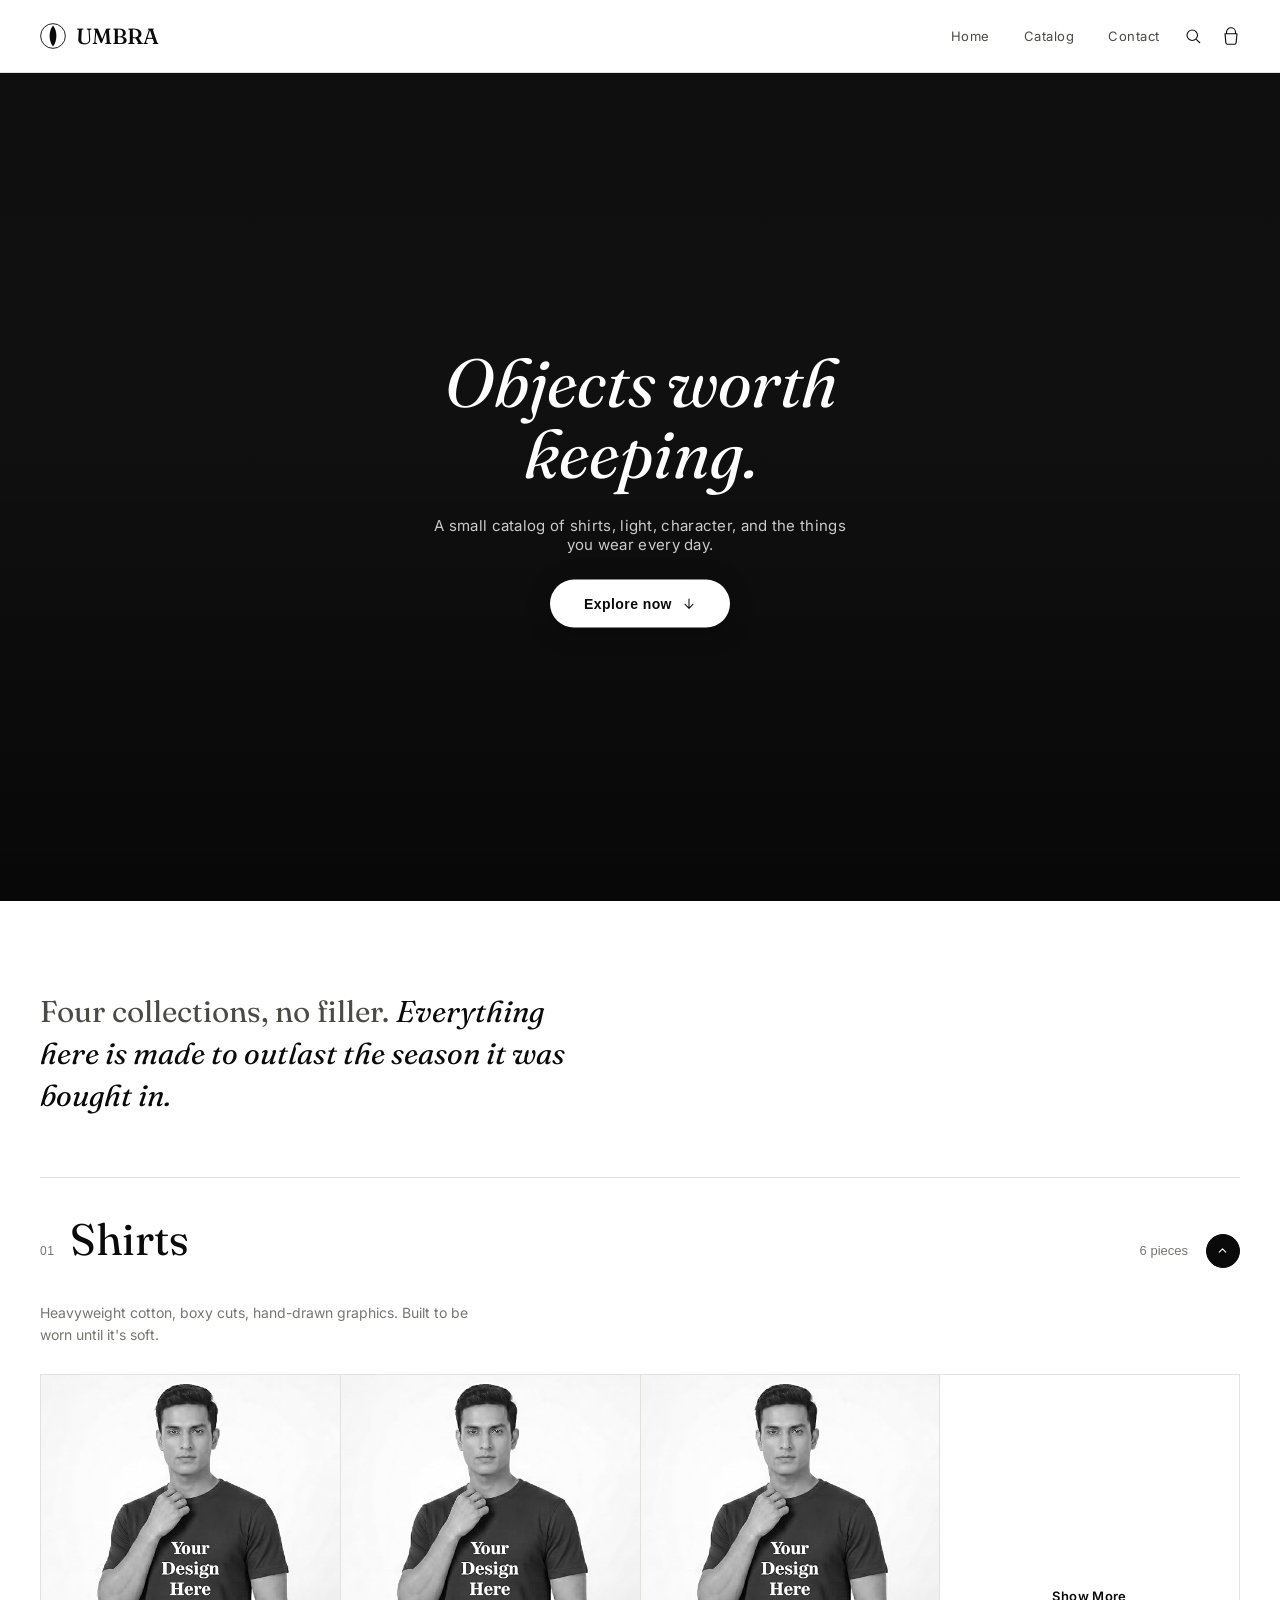
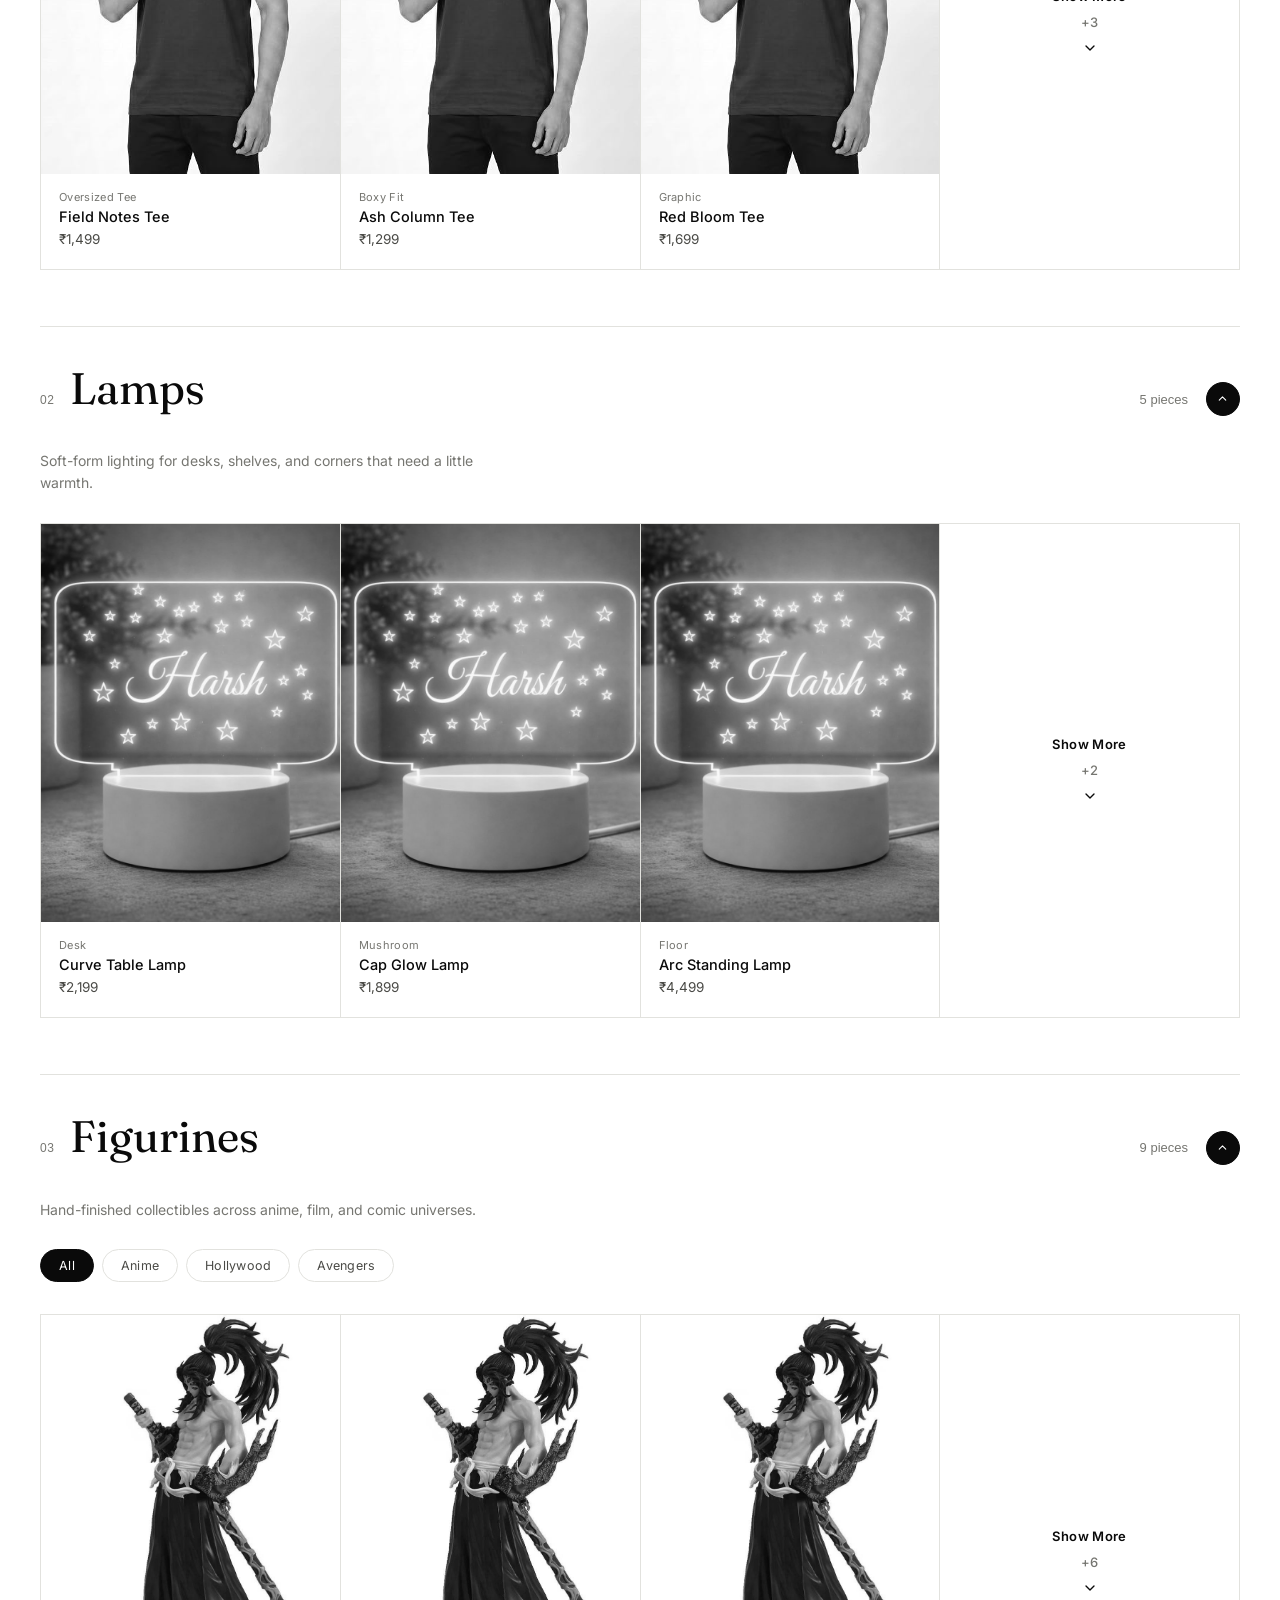
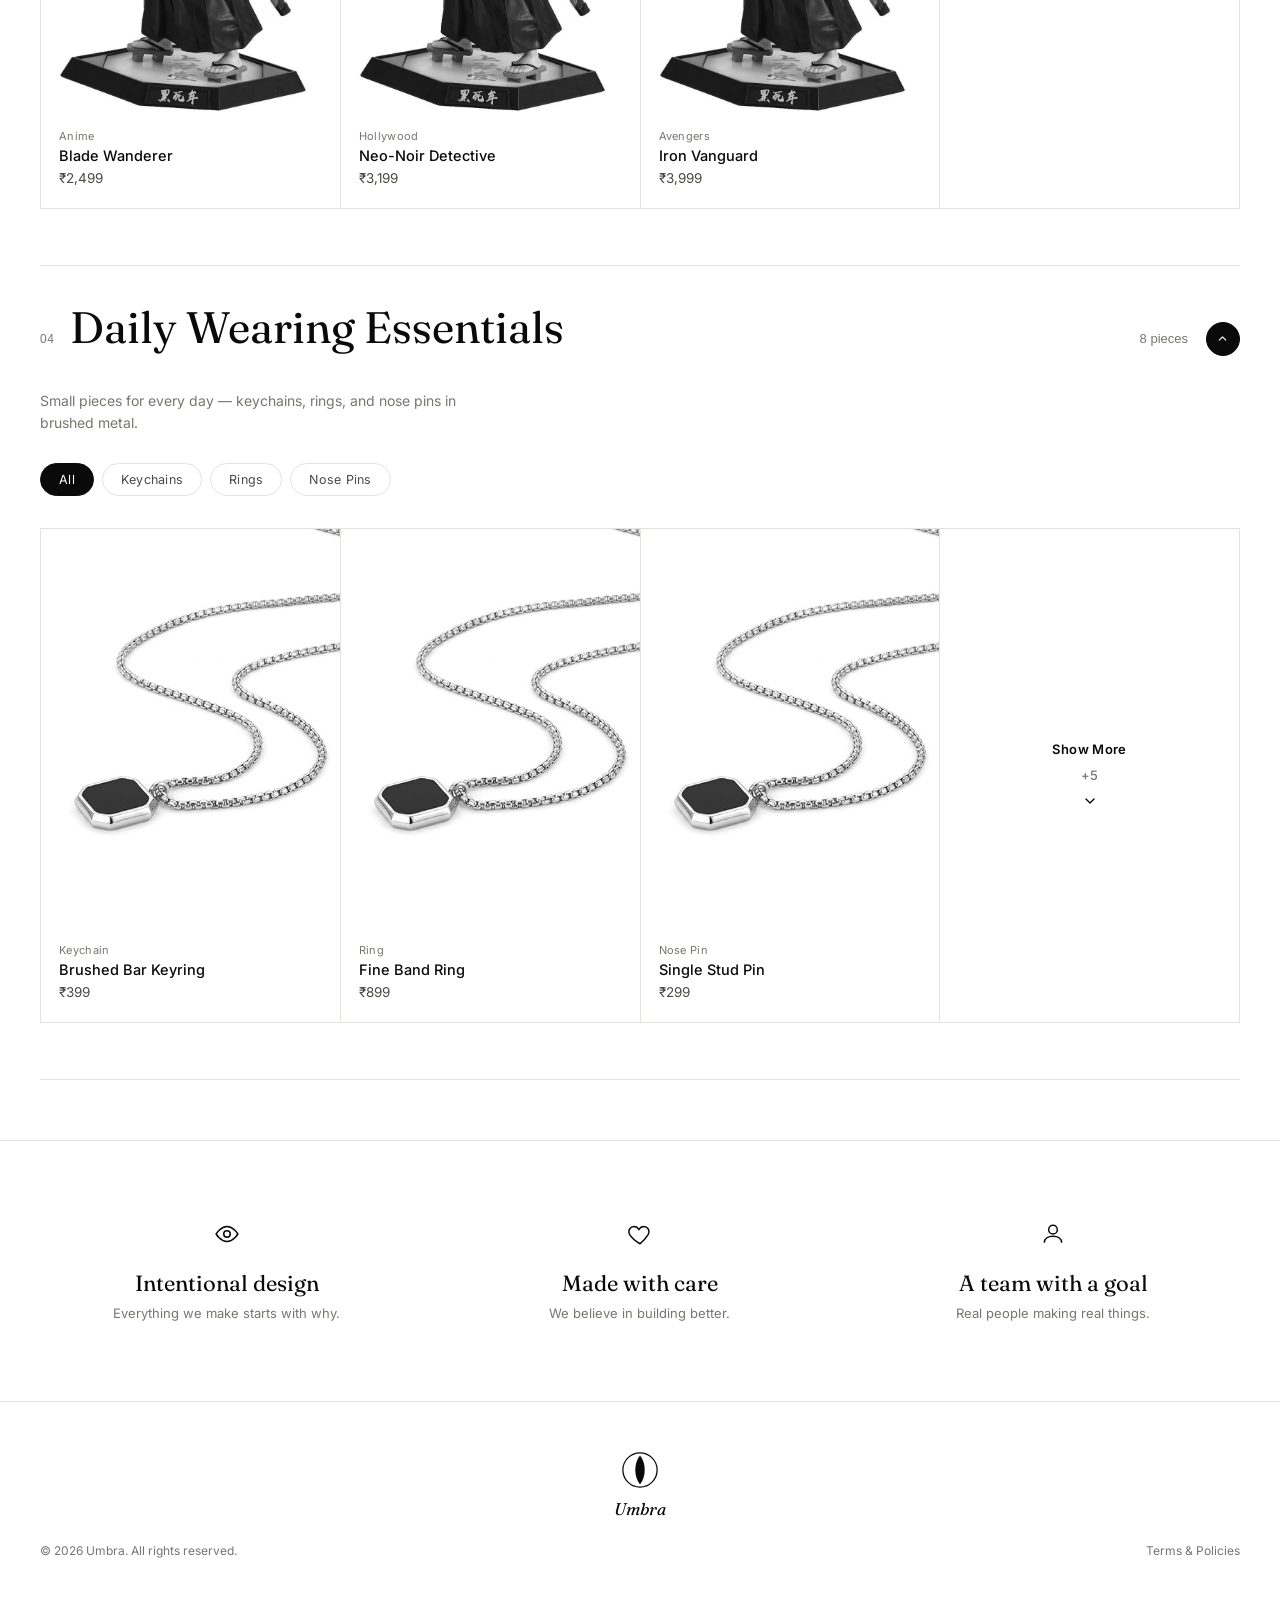
==== catalog.html @ a45d7a32 "0" ====
<!DOCTYPE html>
<html lang="en">
<head>
<meta charset="UTF-8">
<meta name="viewport" content="width=device-width, initial-scale=1.0">
<title>UMBRA — Catalog</title>
<link rel="preconnect" href="https://fonts.googleapis.com">
<link href="https://fonts.googleapis.com/css2?family=Fraunces:ital,opsz,wght@0,9..144,300;0,9..144,400;0,9..144,500;1,9..144,400&family=Inter:wght@400;500;600&display=swap" rel="stylesheet">
<link rel="stylesheet" href="../CSS/catalog.css">
</head>
<body>

<nav class="nav">
  <div class="brand">
    <svg class="brand-mark" viewBox="0 0 40 40" fill="none" xmlns="http://www.w3.org/2000/svg">
      <circle cx="20" cy="20" r="19" stroke="#0a0a0a" stroke-width="1.4"/>
      <path d="M20 4 C13 12 13 28 20 36 C27 28 27 12 20 4Z" fill="#0a0a0a"/>
    </svg>
    UMBRA
  </div>
  <button class="nav-toggle" id="navToggle" aria-label="Toggle menu">
    <svg viewBox="0 0 24 24" fill="none"><path d="M3 6h18M3 12h18M3 18h18" stroke="#0a0a0a" stroke-width="1.6" stroke-linecap="round"/></svg>
  </button>
  <div class="nav-links" id="navLinks">
    <a href="#top">Home</a>
    <a href="#catalog">Catalog</a>
    <a href="#contact">Contact</a>
  </div>
  <div class="nav-icons">
    <svg viewBox="0 0 24 24" fill="none"><circle cx="11" cy="11" r="7" stroke-width="1.5"/><path d="M21 21l-4.3-4.3" stroke-width="1.5" stroke-linecap="round"/></svg>
    <svg viewBox="0 0 24 24" fill="none"><path d="M6 9V7a6 6 0 1112 0v2M4 9h16l-1.2 12.1a2 2 0 01-2 1.9H7.2a2 2 0 01-2-1.9L4 9z" stroke-width="1.5" stroke-linejoin="round"/></svg>
  </div>
</nav>

<div class="hero" id="top">
  <video autoplay muted loop playsinline poster="https://placehold.co/1600x900/111111/eeeeee?text=UMBRA">
    <source src="https://interactive-examples.mdn.mozilla.net/media/cc0-videos/flower.webm" type="video/webm">
    <source src="https://interactive-examples.mdn.mozilla.net/media/cc0-videos/flower.mp4" type="video/mp4">
    <!-- Replace the two <source> URLs above with your own hero footage -->
  </video>
  <div class="hero-content">
    <div class="hero-eyebrow">Objects worth<br>keeping.</div>
    <p class="hero-sub">A small catalog of shirts, light, character, and the things you wear every day.</p>
    <button class="explore-btn" id="exploreBtn">
      Explore now
      <svg viewBox="0 0 24 24" fill="none"><path d="M12 4v16M5 13l7 7 7-7" stroke="#0a0a0a" stroke-width="1.8" stroke-linecap="round" stroke-linejoin="round"/></svg>
    </button>
  </div>
</div>

<div class="intro">
  <p>Four collections, no filler. <em>Everything here is made to outlast the season it was bought in.</em></p>
</div>

<main class="catalog" id="catalog">

  <!-- SHIRTS -->
  <section class="cat-section" data-section>
    <button class="cat-header" aria-expanded="false">
      <div class="cat-header-left">
        <span class="cat-index">01</span>
        <span class="cat-title">Shirts</span>
      </div>
      <div class="cat-header-right">
        <span class="cat-count">6 pieces</span>
        <span class="chevron"><svg viewBox="0 0 24 24" fill="none"><path d="M6 9l6 6 6-6" stroke-width="2" stroke-linecap="round" stroke-linejoin="round"/></svg></span>
      </div>
    </button>
    <div class="cat-panel">
      <div class="cat-panel-inner">
        <p class="cat-desc">Heavyweight cotton, boxy cuts, hand-drawn graphics. Built to be worn until it's soft.</p>
        <div class="grid" data-grid>
          <div class="card"><div class="card-img"><img src="../media/images/shirts/temp.jpg" alt="Shirt 01"></div><div class="card-info"><span class="card-tag">Oversized Tee</span><span class="card-name">Field Notes Tee</span><span class="card-price">₹1,499</span></div></div>
          <div class="card"><div class="card-img"><img src="../media/images/shirts/temp.jpg" alt="Shirt 02"></div><div class="card-info"><span class="card-tag">Boxy Fit</span><span class="card-name">Ash Column Tee</span><span class="card-price">₹1,299</span></div></div>
          <div class="card"><div class="card-img"><img src="../media/images/shirts/temp.jpg" alt="Shirt 03"></div><div class="card-info"><span class="card-tag">Graphic</span><span class="card-name">Red Bloom Tee</span><span class="card-price">₹1,699</span></div></div>

          <div class="card show-more-card" data-showmore>
            <button class="show-more-btn">
              <span>Show More</span>
              <span class="show-more-count">+3</span>
              <svg viewBox="0 0 24 24" fill="none"><path d="M6 9l6 6 6-6" stroke-width="2" stroke-linecap="round" stroke-linejoin="round"/></svg>
            </button>
          </div>

          <div class="card extra"><div class="card-img"><img src="../media/images/shirts/temp.jpg" alt="Shirt 04"></div><div class="card-info"><span class="card-tag">Minimal</span><span class="card-name">Quiet Script Tee</span><span class="card-price">₹1,199</span></div></div>
          <div class="card extra"><div class="card-img"><img src="../media/images/shirts/temp.jpg" alt="Shirt 05"></div><div class="card-info"><span class="card-tag">Heavyweight</span><span class="card-name">Slate Overtee</span><span class="card-price">₹1,899</span></div></div>
          <div class="card extra"><div class="card-img"><img src="../media/images/shirts/temp.jpg" alt="Shirt 06"></div><div class="card-info"><span class="card-tag">Long Sleeve</span><span class="card-name">Night Walk Tee</span><span class="card-price">₹1,599</span></div></div>
        </div>
      </div>
    </div>
  </section>

  <!-- LAMPS -->
  <section class="cat-section" data-section>
    <button class="cat-header" aria-expanded="false">
      <div class="cat-header-left">
        <span class="cat-index">02</span>
        <span class="cat-title">Lamps</span>
      </div>
      <div class="cat-header-right">
        <span class="cat-count">5 pieces</span>
        <span class="chevron"><svg viewBox="0 0 24 24" fill="none"><path d="M6 9l6 6 6-6" stroke-width="2" stroke-linecap="round" stroke-linejoin="round"/></svg></span>
      </div>
    </button>
    <div class="cat-panel">
      <div class="cat-panel-inner">
        <p class="cat-desc">Soft-form lighting for desks, shelves, and corners that need a little warmth.</p>
        <div class="grid" data-grid>
          <div class="card"><div class="card-img"><img src="../media/images/lamps/HARSH_LAMP.jpg" alt="Lamp 01"></div><div class="card-info"><span class="card-tag">Desk</span><span class="card-name">Curve Table Lamp</span><span class="card-price">₹2,199</span></div></div>
          <div class="card"><div class="card-img"><img src="../media/images/lamps/HARSH_LAMP.jpg" alt="Lamp 02"></div><div class="card-info"><span class="card-tag">Mushroom</span><span class="card-name">Cap Glow Lamp</span><span class="card-price">₹1,899</span></div></div>
          <div class="card"><div class="card-img"><img src="../media/images/lamps/HARSH_LAMP.jpg" alt="Lamp 03"></div><div class="card-info"><span class="card-tag">Floor</span><span class="card-name">Arc Standing Lamp</span><span class="card-price">₹4,499</span></div></div>

          <div class="card show-more-card" data-showmore>
            <button class="show-more-btn">
              <span>Show More</span>
              <span class="show-more-count">+2</span>
              <svg viewBox="0 0 24 24" fill="none"><path d="M6 9l6 6 6-6" stroke-width="2" stroke-linecap="round" stroke-linejoin="round"/></svg>
            </button>
          </div>

          <div class="card extra"><div class="card-img"><img src="../media/images/lamps/HARSH_LAMP.jpg" alt="Lamp 04"></div><div class="card-info"><span class="card-tag">Ambient</span><span class="card-name">Paper Globe Lamp</span><span class="card-price">₹1,599</span></div></div>
          <div class="card extra"><div class="card-img"><img src="../media/images/lamps/HARSH_LAMP.jpg" alt="Lamp 05"></div><div class="card-info"><span class="card-tag">Clip-on</span><span class="card-name">Shelf Beam Lamp</span><span class="card-price">₹1,299</span></div></div>
        </div>
      </div>
    </div>
  </section>

  <!-- FIGURINES -->
  <section class="cat-section" data-section>
    <button class="cat-header" aria-expanded="false">
      <div class="cat-header-left">
        <span class="cat-index">03</span>
        <span class="cat-title">Figurines</span>
      </div>
      <div class="cat-header-right">
        <span class="cat-count">9 pieces</span>
        <span class="chevron"><svg viewBox="0 0 24 24" fill="none"><path d="M6 9l6 6 6-6" stroke-width="2" stroke-linecap="round" stroke-linejoin="round"/></svg></span>
      </div>
    </button>
    <div class="cat-panel">
      <div class="cat-panel-inner">
        <p class="cat-desc">Hand-finished collectibles across anime, film, and comic universes.</p>
        <div class="subcats" data-subcats>
          <span class="subcat-pill active" data-filter="all">All</span>
          <span class="subcat-pill" data-filter="anime">Anime</span>
          <span class="subcat-pill" data-filter="hollywood">Hollywood</span>
          <span class="subcat-pill" data-filter="avenger">Avengers</span>
        </div>
        <div class="grid" data-grid>
          <div class="card" data-sub="anime"><div class="card-img"><img src="../media/images/figurines/kokoshibo.jpg" alt="Figurine 01"></div><div class="card-info"><span class="card-tag">Anime</span><span class="card-name">Blade Wanderer</span><span class="card-price">₹2,499</span></div></div>
          <div class="card" data-sub="hollywood"><div class="card-img"><img src="../media/images/figurines/kokoshibo.jpg" alt="Figurine 04"></div><div class="card-info"><span class="card-tag">Hollywood</span><span class="card-name">Neo-Noir Detective</span><span class="card-price">₹3,199</span></div></div>
          <div class="card" data-sub="avenger"><div class="card-img"><img src="../media/images/figurines/kokoshibo.jpg" alt="Figurine 07"></div><div class="card-info"><span class="card-tag">Avengers</span><span class="card-name">Iron Vanguard</span><span class="card-price">₹3,999</span></div></div>

          <div class="card show-more-card" data-showmore>
            <button class="show-more-btn">
              <span>Show More</span>
              <span class="show-more-count">+6</span>
              <svg viewBox="0 0 24 24" fill="none"><path d="M6 9l6 6 6-6" stroke-width="2" stroke-linecap="round" stroke-linejoin="round"/></svg>
            </button>
          </div>

          <div class="card extra" data-sub="anime"><div class="card-img"><img src="../media/images/figurines/kokoshibo.jpg" alt="Figurine 02"></div><div class="card-info"><span class="card-tag">Anime</span><span class="card-name">Storm Fist Nendo</span><span class="card-price">₹1,999</span></div></div>
          <div class="card extra" data-sub="anime"><div class="card-img"><img src="../media/images/figurines/kokoshibo.jpg" alt="Figurine 03"></div><div class="card-info"><span class="card-tag">Anime</span><span class="card-name">Moonlit Ronin</span><span class="card-price">₹2,799</span></div></div>
          <div class="card extra" data-sub="hollywood"><div class="card-img"><img src="../media/images/figurines/kokoshibo.jpg" alt="Figurine 05"></div><div class="card-info"><span class="card-tag">Hollywood</span><span class="card-name">Space Marshal</span><span class="card-price">₹3,499</span></div></div>
          <div class="card extra" data-sub="hollywood"><div class="card-img"><img src="../media/images/figurines/kokoshibo.jpg" alt="Figurine 06"></div><div class="card-info"><span class="card-tag">Hollywood</span><span class="card-name">Rogue Archaeologist</span><span class="card-price">₹2,999</span></div></div>
          <div class="card extra" data-sub="avenger"><div class="card-img"><img src="../media/images/figurines/kokoshibo.jpg" alt="Figurine 08"></div><div class="card-info"><span class="card-tag">Avengers</span><span class="card-name">Thunder Sentinel</span><span class="card-price">₹3,799</span></div></div>
          <div class="card extra" data-sub="avenger"><div class="card-img"><img src="../media/images/figurines/kokoshibo.jpg" alt("Figurine 09"></div><div class("card-info"><span class("card-tag">Avengers</span><span class("card-name">Shield Captain</span><span class("card-price">₹3,599</span></div></ div>
        </div>
      </div>
    </div>
  </section>

  <!-- DAILY WEARING ESSENTIALS -->
  <section class="cat-section" data-section>
    <button class="cat-header" aria-expanded="false">
      <div class="cat-header-left">
        <span class="cat-index">04</span>
        <span class="cat-title">Daily Wearing Essentials</span>
      </div>
      <div class="cat-header-right">
        <span class="cat-count">8 pieces</span>
        <span class="chevron"><svg viewBox="0 0 24 24" fill="none"><path d="M6 9l6 6 6-6" stroke-width="2" stroke-linecap="round" stroke-linejoin="round"/></svg></span>
      </div>
    </button>
    <div class="cat-panel">
      <div class="cat-panel-inner">
        <p class="cat-desc">Small pieces for every day — keychains, rings, and nose pins in brushed metal.</p>
        <div class="subcats" data-subcats>
          <span class="subcat-pill active" data-filter="all">All</span>
          <span class="subcat-pill" data-filter="keychain">Keychains</span>
          <span class="subcat-pill" data-filter="ring">Rings</span>
          <span class="subcat-pill" data-filter="nosepin">Nose Pins</span>
        </div>
        <div class="grid" data-grid>
          <div class="card" data-sub="keychain"><div class="card-img"><img src="../media/images/DEW/chain.jpg" alt="DWE 01"></div><div class="card-info"><span class="card-tag">Keychain</span><span class="card-name">Brushed Bar Keyring</span><span class="card-price">₹399</span></div></div>
          <div class="card" data-sub="ring"><div class="card-img"><img src="../media/images/DEW/chain.jpg" alt="DWE 03"></div><div class="card-info"><span class="card-tag">Ring</span><span class="card-name">Fine Band Ring</span><span class="card-price">₹899</span></div></div>
          <div class="card" data-sub="nosepin"><div class="card-img"><img src="../media/images/DEW/chain.jpg" alt="DWE 06"></div><div class="card-info"><span class="card-tag">Nose Pin</span><span class="card-name">Single Stud Pin</span><span class="card-price">₹299</span></div></div>

          <div class="card show-more-card" data-showmore>
            <button class="show-more-btn">
              <span>Show More</span>
              <span class="show-more-count">+5</span>
              <svg viewBox="0 0 24 24" fill="none"><path d="M6 9l6 6 6-6" stroke-width="2" stroke-linecap="round" stroke-linejoin="round"/></svg>
            </button>
          </div>

          <div class="card extra" data-sub="keychain"><div class="card-img"><img src="../media/images/DEW/chain.jpg" alt="DWE 02"></div><div class="card-info"><span class="card-tag">Keychain</span><span class="card-name">Twin Flame Fob</span><span class="card-price">₹349</span></div></div>
          <div class="card extra" data-sub="ring"><div class="card-img"><img src="../media/images/DEW/chain.jpg" alt="DWE 04"></div><div class="card-info"><span class="card-tag">Ring</span><span class="card-name">Stacked Signet Ring</span><span class="card-price">₹1,099</span></div></div>
          <div class="card extra" data-sub="ring"><div class="card-img"><img src="../media/images/DEW/chain.jpg" alt="DWE 05"></div><div class="card-info"><span class="card-tag">Ring</span><span class="card-name">Matte Steel Ring</span><span class="card-price">₹799</span></div></div>
          <div class="card extra" data-sub="nosepin"><div class="card-img"><img src="../media/images/DEW/chain.jpg" alt="DWE 07"></div><div class="card-info"><span class="card-tag">Nose Pin</span><span class="card-name">Twist Wire Pin</span><span class="card-price">₹329</span></div></div>
          <div class="card extra" data-sub="keychain"><div class="card-img"><img src="../media/images/DEW/chain.jpg" alt="DWE 08"></div><div class="card-info"><span class="card-tag">Keychain</span><span class="card-name">Coin Drop Keyring</span><span class="card-price">₹449</span></div></div>
        </div>
      </div>
    </div>
  </section>

</main>

<div class="features">
  <div class="feature">
    <svg viewBox="0 0 24 24" fill="none"><path d="M2 12s4-7 10-7 10 7 10 7-4 7-10 7-10-7-10-7z" stroke-width="1.4"/><circle cx="12" cy="12" r="3" stroke-width="1.4"/></svg>
    <h3>Intentional design</h3>
    <p>Everything we make starts with why.</p>
  </div>
  <div class="feature">
    <svg viewBox="0 0 24 24" fill="none"><path d="M12 21s-7-4.35-9.5-8.5C.5 8.5 3 5 6.5 5c2 0 3.5 1.2 4.5 2.8C12 6.2 13.5 5 15.5 5 19 5 21.5 8.5 19.5 12.5 17 16.65 12 21 12 21z" stroke-width="1.4"/></svg>
    <h3>Made with care</h3>
    <p>We believe in building better.</p>
  </div>
  <div class="feature" id="contact">
    <svg viewBox="0 0 24 24" fill="none"><circle cx="12" cy="8" r="4" stroke-width="1.4"/><path d="M4 20c0-4 3.5-6 8-6s8 2 8 6" stroke-width="1.4"/></svg>
    <h3>A team with a goal</h3>
    <p>Real people making real things.</p>
  </div>
</div>

<footer>
  <div class="foot-mark">
    <svg viewBox="0 0 40 40" fill="none"><circle cx="20" cy="20" r="19" stroke="#0a0a0a" stroke-width="1.4"/><path d="M20 4 C13 12 13 28 20 36 C27 28 27 12 20 4Z" fill="#0a0a0a"/></svg>
    <span>Umbra</span>
  </div>
  <div class="foot-bottom">
    <span>© 2026 Umbra. All rights reserved.</span>
    <span>Terms &amp; Policies</span>
  </div>
</footer>

<script src="../JS/catalog.js"></script>
</body>
</html>
---- CSS/catalog.css ----
:root {
  --ink: #0a0a0a;
  --paper: #ffffff;
  --line: #e2e2de;
  --grey: #767671;
  --grey-dark: #4a4a46;
}

* {
  margin: 0;
  padding: 0;
  box-sizing: border-box;
}
html {
  scroll-behavior: smooth;
}
body {
  background: var(--paper);
  color: var(--ink);
  font-family: "Inter", sans-serif;
  -webkit-font-smoothing: antialiased;
}
a {
  color: inherit;
  text-decoration: none;
}
img {
  display: block;
  max-width: 100%;
}

/* ---------- NAV ---------- */
.nav {
  position: sticky;
  top: 0;
  z-index: 50;
  display: flex;
  align-items: center;
  justify-content: space-between;
  padding: 22px 40px;
  background: rgba(255, 255, 255, 0.88);
  backdrop-filter: blur(10px);
  border-bottom: 1px solid var(--line);
}
.nav-links {
  display: flex;
  gap: 34px;
  font-size: 13px;
  letter-spacing: 0.04em;
  margin-left:auto;   /* ADD THIS LINE */
  margin-right:24px;  /* ADD THIS LINE — spacing before the search/cart icons */
}
.nav-links a {
  color: var(--grey-dark);
  transition: color 0.25s;
}
.nav-links a:hover {
  color: var(--ink);
}
.brand {
  font-family: "Fraunces", serif;
  font-size: 22px;
  font-weight: 500;
  display: flex;
  align-items: center;
  gap: 10px;
}
.brand-mark {
  width: 26px;
  height: 26px;
  flex-shrink: 0;
}
.nav-icons {
  display: flex;
  gap: 20px;
  align-items: center;
}
.nav-icons svg {
  width: 18px;
  height: 18px;
  stroke: var(--ink);
  cursor: pointer;
}
.nav-toggle {
  display: none;
  background: none;
  border: 0;
  cursor: pointer;
}
.nav-toggle svg {
  width: 22px;
  height: 22px;
}

@media (max-width: 760px) {
  .nav-links {
    position: fixed;
    top: 69px;
    left: 0;
    right: 0;
    background: var(--paper);
    flex-direction: column;
    gap: 0;
    max-height: 0;
    overflow: hidden;
    border-bottom: 1px solid var(--line);
    transition: max-height 0.35s ease;
  }
  .nav-links.open {
    max-height: 220px;
  }
  .nav-links a {
    padding: 16px 40px;
    border-top: 1px solid var(--line);
  }
  .nav-toggle {
    display: block;
  }
}

/* ---------- HERO ---------- */
.hero {
  position: relative;
  width: 100%;
  height: 92vh;
  min-height: 520px;
  overflow: hidden;
  background: #111;
}
.hero video {
  width: 100%;
  height: 100%;
  object-fit: cover;
  filter: grayscale(1) contrast(1.05);
  opacity: 0.9;
}
.hero::after {
  content: "";
  position: absolute;
  inset: 0;
  background: linear-gradient(
    180deg,
    rgba(0, 0, 0, 0.15) 0%,
    rgba(0, 0, 0, 0.05) 40%,
    rgba(0, 0, 0, 0.55) 100%
  );
}
.hero-content {
  position:absolute;
  top:50%;left:50%;
  transform:translate(-50%, -50%);
  width:100%;
  max-width:820px;
  padding:0 40px;
  display:flex;
  flex-direction:column;
  align-items:center;
  text-align:center;
  gap:26px;
  z-index:2;
}
.hero-eyebrow {
  color:#fff;font-family:'Fraunces',serif;font-style:italic;font-weight:400;
  font-size:clamp(32px,6vw,68px);line-height:1.05;
  max-width:820px;
  margin:0 auto;
}
.hero-sub {
  color:rgba(255,255,255,0.78);font-size:15px;letter-spacing:0.02em;
  max-width:420px;
  margin:0 auto;
}
.explore-btn {
  background: var(--paper);
  color: var(--ink);
  border: none;
  padding: 16px 34px;
  border-radius: 999px;
  font-size: 14px;
  font-weight: 600;
  letter-spacing: 0.03em;
  cursor: pointer;
  display: inline-flex;
  align-items: center;
  gap: 10px;
  transition:
    transform 0.3s ease,
    box-shadow 0.3s ease;
  box-shadow: 0 4px 24px rgba(0, 0, 0, 0.25);
}
.explore-btn:hover {
  transform: translateY(-2px);
  box-shadow: 0 8px 30px rgba(0, 0, 0, 0.3);
}
.explore-btn svg {
  width: 14px;
  height: 14px;
  transition: transform 0.3s ease;
}
.explore-btn:hover svg {
  transform: translateY(2px);
}

/* ---------- INTRO ---------- */
.intro {
  padding: 90px 40px 40px;
  max-width: 640px;
}
.intro p {
  font-family: "Fraunces", serif;
  font-size: clamp(22px, 3vw, 30px);
  line-height: 1.4;
  color: var(--grey-dark);
}
.intro p em {
  font-style: italic;
  color: var(--ink);
}

/* ---------- CATALOG ---------- */
.catalog {
  padding: 20px 40px 60px;
  background: #ffffff;
}
.cat-section {
  border-top: 1px solid var(--line);
}
.cat-section:last-child {
  border-bottom: 1px solid var(--line);
}

.cat-header {
  width: 100%;
  background: none;
  border: none;
  cursor: pointer;
  display: flex;
  align-items: baseline;
  justify-content: space-between;
  padding: 34px 0;
  text-align: left;
}
.cat-header-left {
  display: flex;
  align-items: baseline;
  gap: 16px;
}
.cat-index {
  font-size: 12px;
  color: var(--grey);
  letter-spacing: 0.04em;
  font-variant-numeric: tabular-nums;
}
.cat-title {
  font-family: "Fraunces", serif;
  font-size: clamp(28px, 4vw, 44px);
  font-weight: 400;
  color: var(--ink);
}
.cat-header-right {
  display: flex;
  align-items: center;
  gap: 18px;
}
.cat-count {
  font-size: 13px;
  color: var(--grey);
}
.chevron {
  width: 34px;
  height: 34px;
  border: 1px solid var(--ink);
  border-radius: 50%;
  display: flex;
  align-items: center;
  justify-content: center;
  flex-shrink: 0;
  transition:
    transform 0.4s cubic-bezier(0.65, 0, 0.35, 1),
    background 0.3s ease;
}
.chevron svg {
  width: 13px;
  height: 13px;
  stroke: var(--ink);
  transition: stroke 0.3s ease;
}
.cat-header[aria-expanded="true"] .chevron {
  transform: rotate(180deg);
  background: var(--ink);
}
.cat-header[aria-expanded="true"] .chevron svg {
  stroke: var(--paper);
}

.cat-panel {
  max-height: 0;
  overflow: hidden;
  transition: max-height 0.55s cubic-bezier(0.65, 0, 0.35, 1);
}
.cat-panel-inner {
  padding-bottom: 56px;
}
.cat-desc {
  max-width: 460px;
  color: var(--grey);
  font-size: 14px;
  line-height: 1.6;
  margin-bottom: 28px;
}

/* subcategory pills */
.subcats {
  display: flex;
  flex-wrap: wrap;
  gap: 8px;
  margin-bottom: 32px;
}
.subcat-pill {
  padding: 8px 18px;
  border: 1px solid var(--line);
  border-radius: 999px;
  font-size: 12.5px;
  letter-spacing: 0.02em;
  background: var(--paper);
  color: var(--grey-dark);
  cursor: pointer;
  transition: all 0.25s ease;
}
.subcat-pill:hover {
  border-color: var(--ink);
}
.subcat-pill.active {
  background: var(--ink);
  color: var(--paper);
  border-color: var(--ink);
}

/* grid & cards (white background, hairline borders on cards) */
.grid {
  display: grid;
  grid-template-columns: repeat(4, 1fr);
  gap: 0;
  background: #ffffff;
  border-top: 1px solid var(--line);
  border-left: 1px solid var(--line);
}
@media (max-width: 980px) {
  .grid {
    grid-template-columns: repeat(2, 1fr);
  }
}
@media (max-width: 520px) {
  .grid {
    grid-template-columns: 1fr;
  }
}

.card {
  background: #ffffff;
  border-right: 1px solid var(--line);
  border-bottom: 1px solid var(--line);
  display: flex;
  flex-direction: column;
}
.card.hide {
  display: none;
}
.card-img {
  aspect-ratio: 3/4;
  overflow: hidden;
  background: #ffffff;
}
.card-img img {
  width: 100%;
  height: 100%;
  object-fit: cover;
  filter: grayscale(1);
  transition:
    transform 0.6s ease,
    filter 0.5s ease;
}
.card:hover .card-img img {
  transform: scale(1.045);
  filter: grayscale(0.15);
}
.card-info {
  padding: 16px 18px 22px;
  display: flex;
  flex-direction: column;
  gap: 4px;
}
.card-tag {
  font-size: 11px;
  color: var(--grey);
  letter-spacing: 0.03em;
}
.card-name {
  font-size: 14.5px;
  font-weight: 500;
  color: var(--ink);
}
.card-price {
  font-size: 13.5px;
  color: var(--grey-dark);
  margin-top: 2px;
}

/* extra (hidden-by-default) cards */
.card.extra {
  display: none;
}
.grid.expanded .card.extra {
  display: flex;
  animation: cardReveal 0.45s ease forwards;
}
@keyframes cardReveal {
  from {
    opacity: 0;
    transform: translateY(-14px);
  }
  to {
    opacity: 1;
    transform: translateY(0);
  }
}

/* show more card */
.show-more-card {
  align-items: center;
  justify-content: center;
}
.show-more-btn {
  width: 100%;
  height: 100%;
  min-height: 220px;
  background: none;
  border: none;
  cursor: pointer;
  display: flex;
  flex-direction: column;
  align-items: center;
  justify-content: center;
  gap: 10px;
  color: var(--ink);
  font-family: "Inter", sans-serif;
  font-size: 13px;
  font-weight: 600;
  letter-spacing: 0.03em;
  transition: opacity 0.25s ease;
}
.show-more-btn:hover {
  opacity: 0.6;
}
.show-more-count {
  color: var(--grey);
  font-weight: 500;
}
.show-more-btn svg {
  width: 16px;
  height: 16px;
  stroke: var(--ink);
}
.show-more-card.hide-out {
  animation: cardExit 0.28s ease forwards;
}
.show-more-card.hide {
  display: none;
}
@keyframes cardExit {
  from {
    opacity: 1;
    transform: scale(1);
  }
  to {
    opacity: 0;
    transform: scale(0.92);
  }
}

/* ---------- FOOTER ---------- */
.features {
  display: grid;
  grid-template-columns: repeat(3, 1fr);
  gap: 40px;
  padding: 80px 40px;
  border-top: 1px solid var(--line);
  text-align: center;
}
@media (max-width: 700px) {
  .features {
    grid-template-columns: 1fr;
    gap: 56px;
  }
}
.feature svg {
  width: 26px;
  height: 26px;
  stroke: var(--ink);
  margin-bottom: 18px;
}
.feature h3 {
  font-family: "Fraunces", serif;
  font-weight: 400;
  font-size: 22px;
  margin-bottom: 8px;
}
.feature p {
  font-size: 13px;
  color: var(--grey);
}

footer {
  padding: 50px 40px 40px;
  display: flex;
  flex-direction: column;
  align-items: center;
  gap: 24px;
  border-top: 1px solid var(--line);
}
.foot-mark {
  display: flex;
  flex-direction: column;
  align-items: center;
  gap: 10px;
}
.foot-mark svg {
  width: 36px;
  height: 36px;
}
.foot-mark span {
  font-family: "Fraunces", serif;
  font-style: italic;
  font-size: 17px;
}
.foot-bottom {
  width: 100%;
  display: flex;
  justify-content: space-between;
  font-size: 12px;
  color: var(--grey);
  flex-wrap: wrap;
  gap: 10px;
}
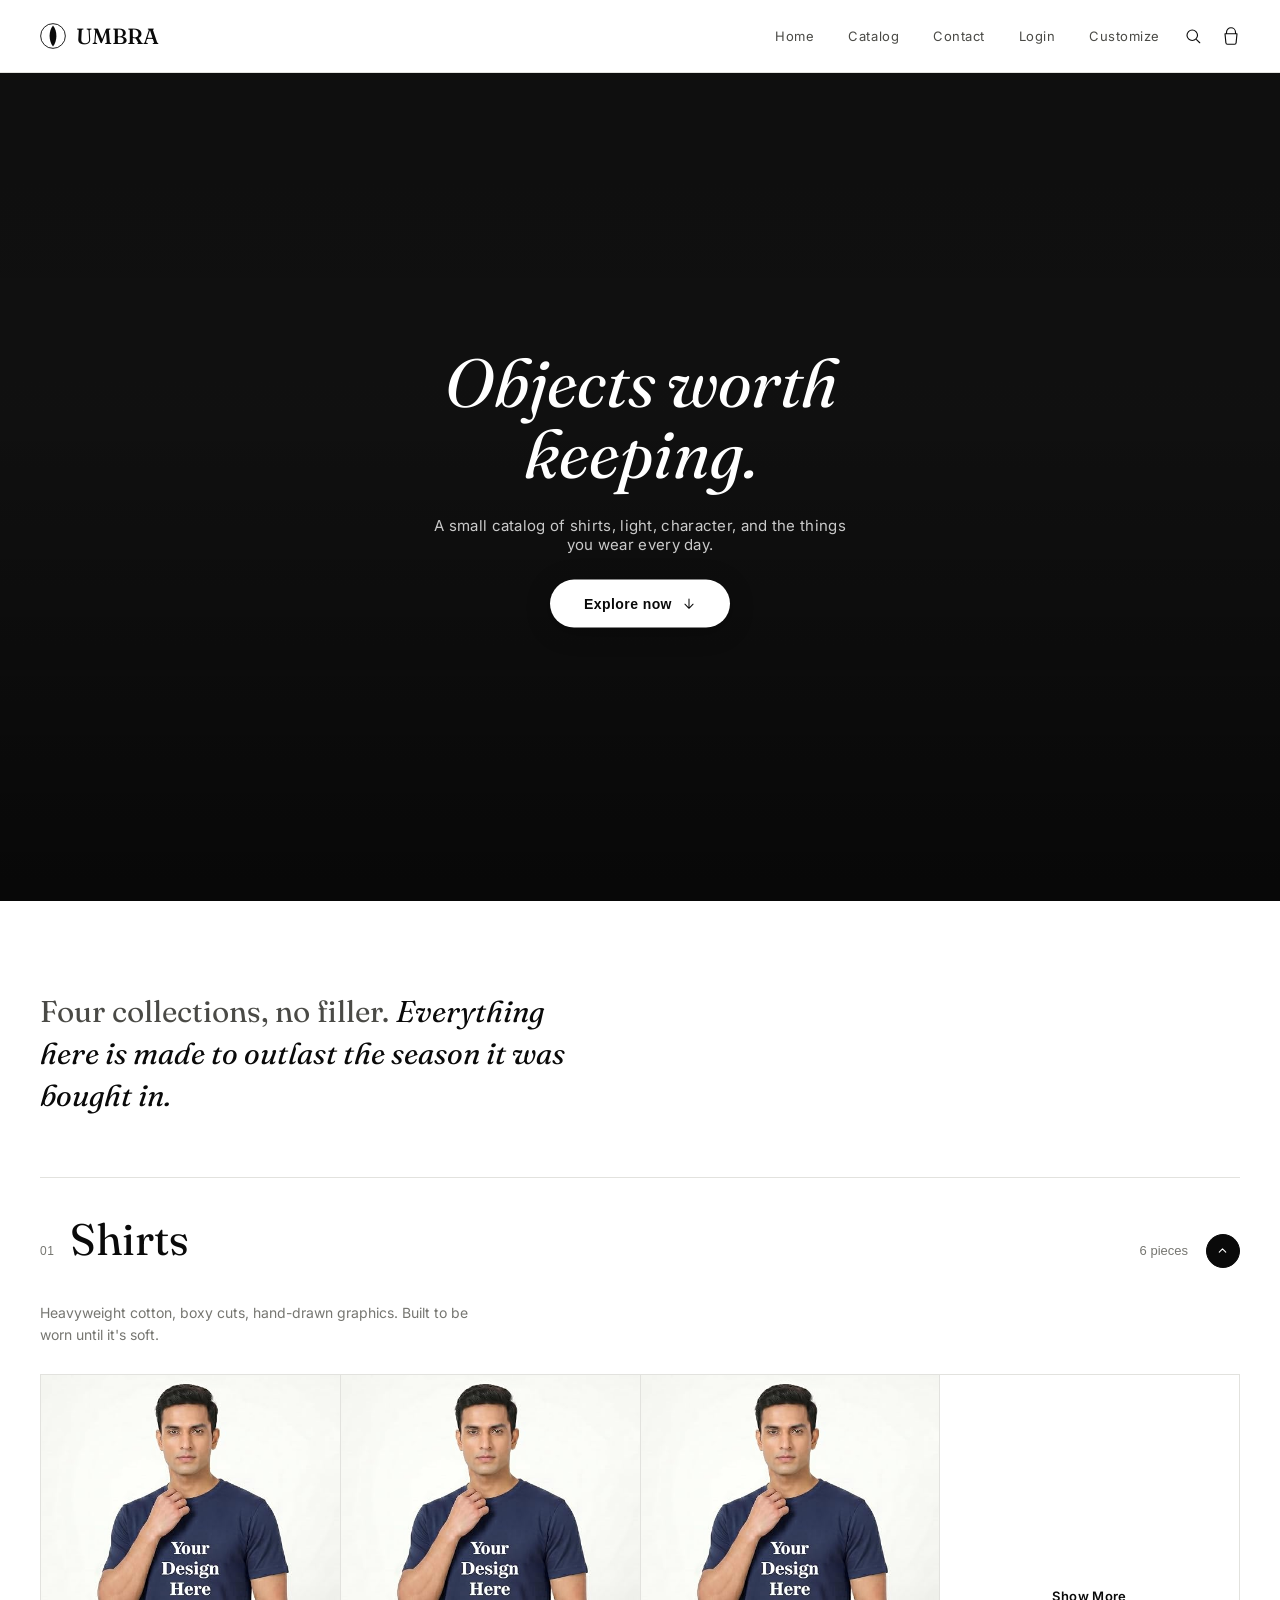
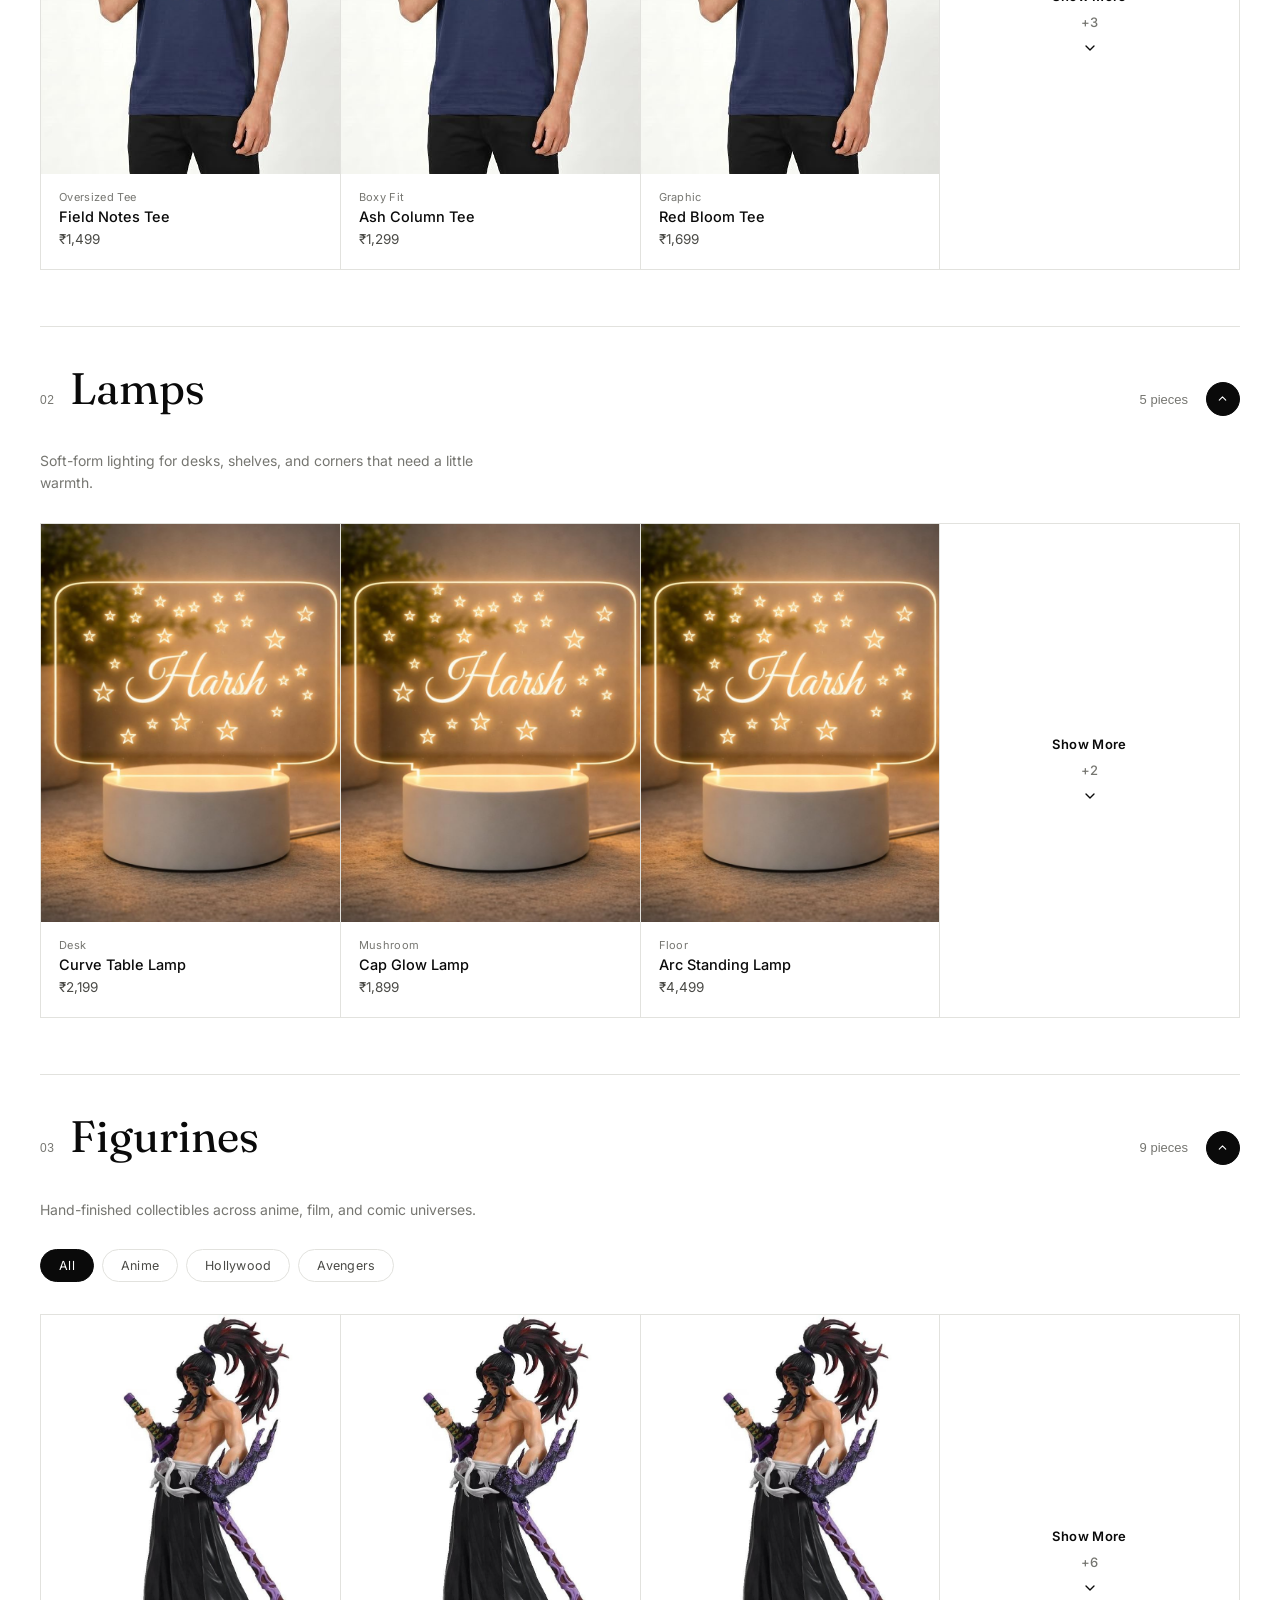
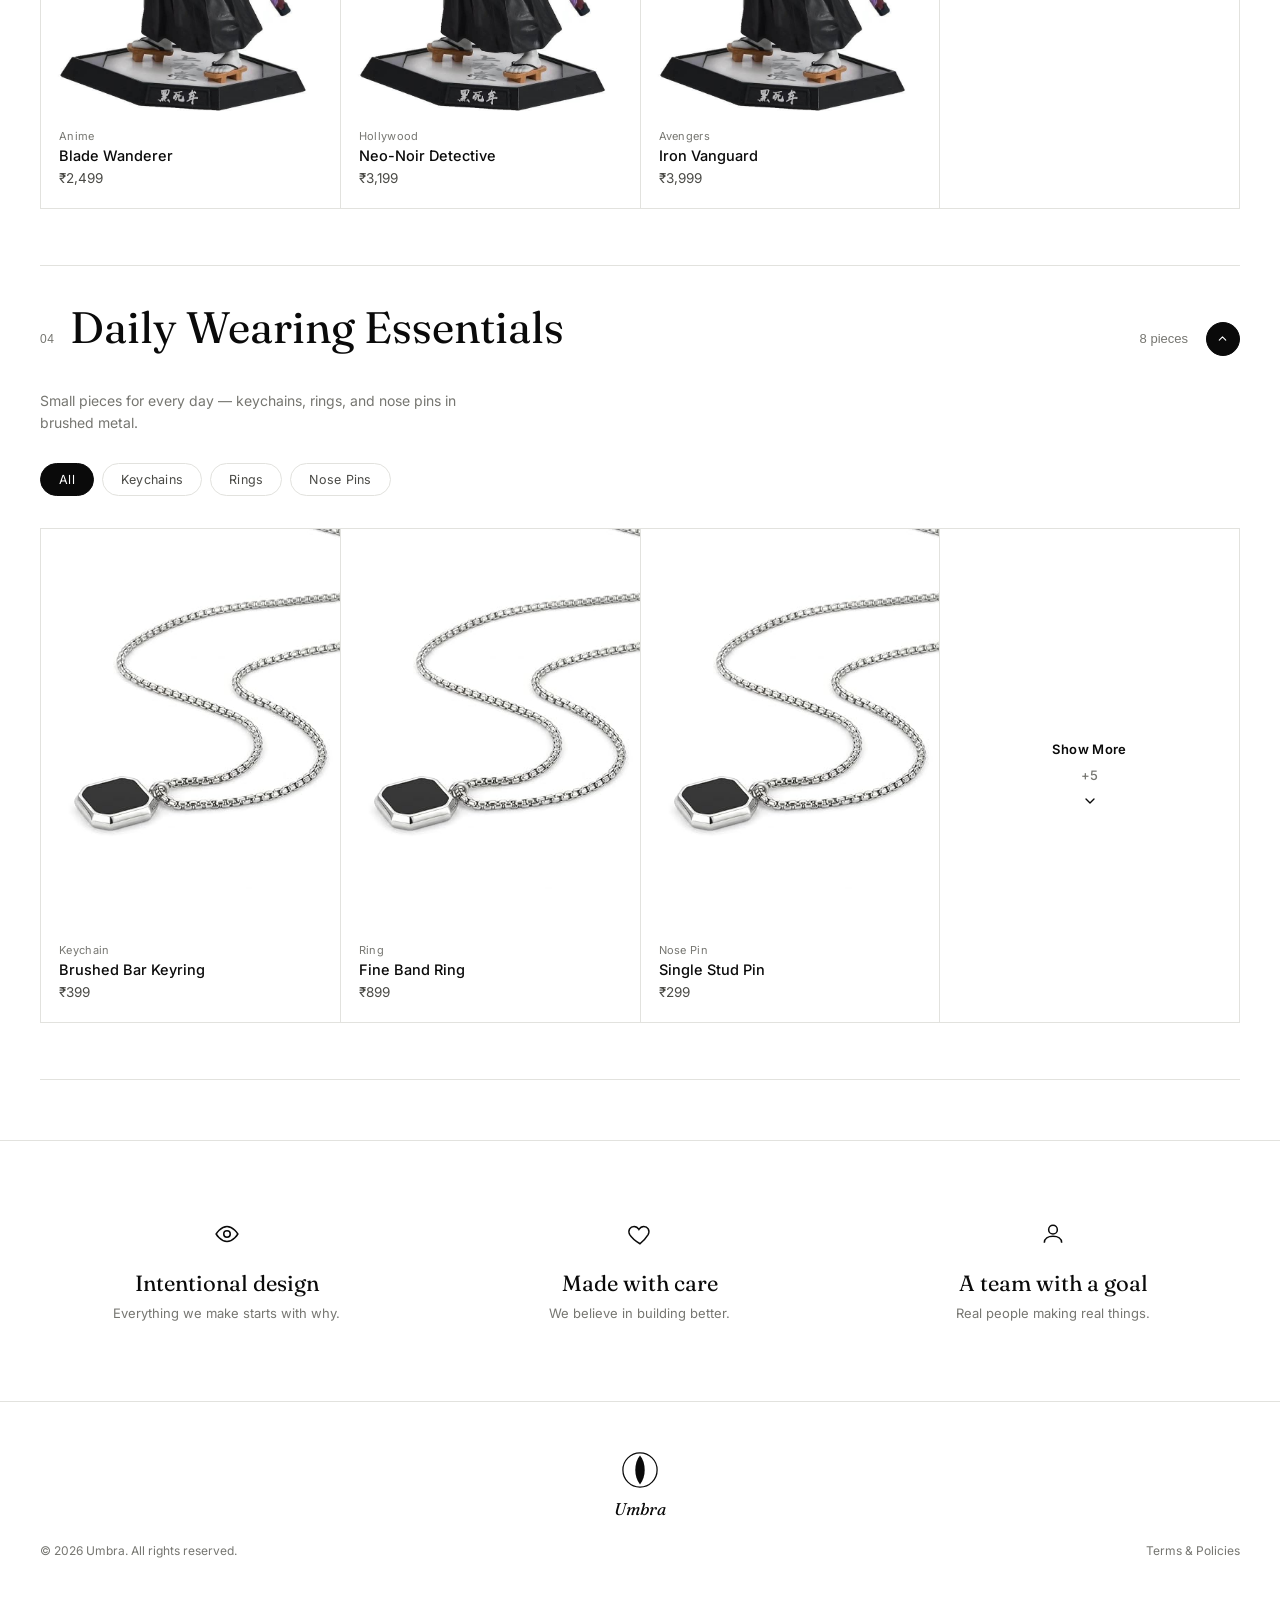
==== commit 72e51f1c: "Catalog, Payment Details Page, Product Page, Registration Page & Login done" ====
--- a/catalog.html
+++ b/catalog.html
@@ -25,6 +25,8 @@
     <a href="#top">Home</a>
     <a href="#catalog">Catalog</a>
     <a href="#contact">Contact</a>
+    <a href="login.html">Login</a>
+    <a href="customize.html">Customize</a>
   </div>
   <div class="nav-icons">
     <svg viewBox="0 0 24 24" fill="none"><circle cx="11" cy="11" r="7" stroke-width="1.5"/><path d="M21 21l-4.3-4.3" stroke-width="1.5" stroke-linecap="round"/></svg>
@@ -164,7 +166,7 @@
           <div class="card extra" data-sub="hollywood"><div class="card-img"><img src="../media/images/figurines/kokoshibo.jpg" alt="Figurine 05"></div><div class="card-info"><span class="card-tag">Hollywood</span><span class="card-name">Space Marshal</span><span class="card-price">₹3,499</span></div></div>
           <div class="card extra" data-sub="hollywood"><div class="card-img"><img src="../media/images/figurines/kokoshibo.jpg" alt="Figurine 06"></div><div class="card-info"><span class="card-tag">Hollywood</span><span class="card-name">Rogue Archaeologist</span><span class="card-price">₹2,999</span></div></div>
           <div class="card extra" data-sub="avenger"><div class="card-img"><img src="../media/images/figurines/kokoshibo.jpg" alt="Figurine 08"></div><div class="card-info"><span class="card-tag">Avengers</span><span class="card-name">Thunder Sentinel</span><span class="card-price">₹3,799</span></div></div>
-          <div class="card extra" data-sub="avenger"><div class="card-img"><img src="../media/images/figurines/kokoshibo.jpg" alt("Figurine 09"></div><div class("card-info"><span class("card-tag">Avengers</span><span class("card-name">Shield Captain</span><span class("card-price">₹3,599</span></div></ div>
+          <!-- <div class="card extra" data-sub="avenger"><div class="card-img"><img src="../media/images/figurines/kokoshibo.jpg" alt("Figurine 09"></div><div class("card-info"><span class("card-tag">Avengers</span><span class("card-name">Shield Captain</span><span class("card-price">₹3,599</span></div></ div> -->
         </div>
       </div>
     </div>
--- a/CSS/catalog.css
+++ b/CSS/catalog.css
@@ -47,8 +47,8 @@
   gap: 34px;
   font-size: 13px;
   letter-spacing: 0.04em;
-  margin-left:auto;   /* ADD THIS LINE */
-  margin-right:24px;  /* ADD THIS LINE — spacing before the search/cart icons */
+  margin-left: auto; /* ADD THIS LINE */
+  margin-right: 24px; /* ADD THIS LINE — spacing before the search/cart icons */
 }
 .nav-links a {
   color: var(--grey-dark);
@@ -96,28 +96,37 @@
   .nav-links {
     position: fixed;
     top: 69px;
-    left: 0;
-    right: 0;
+    left: 16px;
+    width: 200px; /* CHANGED — fixed width instead of full-bleed */
+    right: auto; /* CHANGED — removes edge-to-edge stretch */
     background: var(--paper);
     flex-direction: column;
     gap: 0;
     max-height: 0;
     overflow: hidden;
-    border-bottom: 1px solid var(--line);
+    border: 1px solid var(--line); /* CHANGED — full border instead of just bottom */
+    border-radius: 10px; /* ADD — soft rounded corners */
+    box-shadow: 0 12px 30px rgba(0, 0, 0, 0.08); /* ADD — lifts it off the page */
     transition: max-height 0.35s ease;
   }
   .nav-links.open {
     max-height: 220px;
   }
   .nav-links a {
-    padding: 16px 40px;
+    padding: 14px 20px;
     border-top: 1px solid var(--line);
-  }
+  } /* CHANGED padding */
+  .nav-links a:first-child {
+    border-top: none;
+  } /* ADD — avoids double border on first item */
   .nav-toggle {
     display: block;
-  }
-}
-
+    order: -1;
+  }
+  .brand {
+    margin-left: 12px;
+  }
+}
 /* ---------- HERO ---------- */
 .hero {
   position: relative;
@@ -146,29 +155,36 @@
   );
 }
 .hero-content {
-  position:absolute;
-  top:50%;left:50%;
-  transform:translate(-50%, -50%);
-  width:100%;
-  max-width:820px;
-  padding:0 40px;
-  display:flex;
-  flex-direction:column;
-  align-items:center;
-  text-align:center;
-  gap:26px;
-  z-index:2;
+  position: absolute;
+  top: 50%;
+  left: 50%;
+  transform: translate(-50%, -50%);
+  width: 100%;
+  max-width: 820px;
+  padding: 0 40px;
+  display: flex;
+  flex-direction: column;
+  align-items: center;
+  text-align: center;
+  gap: 26px;
+  z-index: 2;
 }
 .hero-eyebrow {
-  color:#fff;font-family:'Fraunces',serif;font-style:italic;font-weight:400;
-  font-size:clamp(32px,6vw,68px);line-height:1.05;
-  max-width:820px;
-  margin:0 auto;
+  color: #fff;
+  font-family: "Fraunces", serif;
+  font-style: italic;
+  font-weight: 400;
+  font-size: clamp(32px, 6vw, 68px);
+  line-height: 1.05;
+  max-width: 820px;
+  margin: 0 auto;
 }
 .hero-sub {
-  color:rgba(255,255,255,0.78);font-size:15px;letter-spacing:0.02em;
-  max-width:420px;
-  margin:0 auto;
+  color: rgba(255, 255, 255, 0.78);
+  font-size: 15px;
+  letter-spacing: 0.02em;
+  max-width: 420px;
+  margin: 0 auto;
 }
 .explore-btn {
   background: var(--paper);
@@ -375,14 +391,10 @@
   width: 100%;
   height: 100%;
   object-fit: cover;
-  filter: grayscale(1);
-  transition:
-    transform 0.6s ease,
-    filter 0.5s ease;
+  transition: transform 0.6s ease;
 }
 .card:hover .card-img img {
   transform: scale(1.045);
-  filter: grayscale(0.15);
 }
 .card-info {
   padding: 16px 18px 22px;
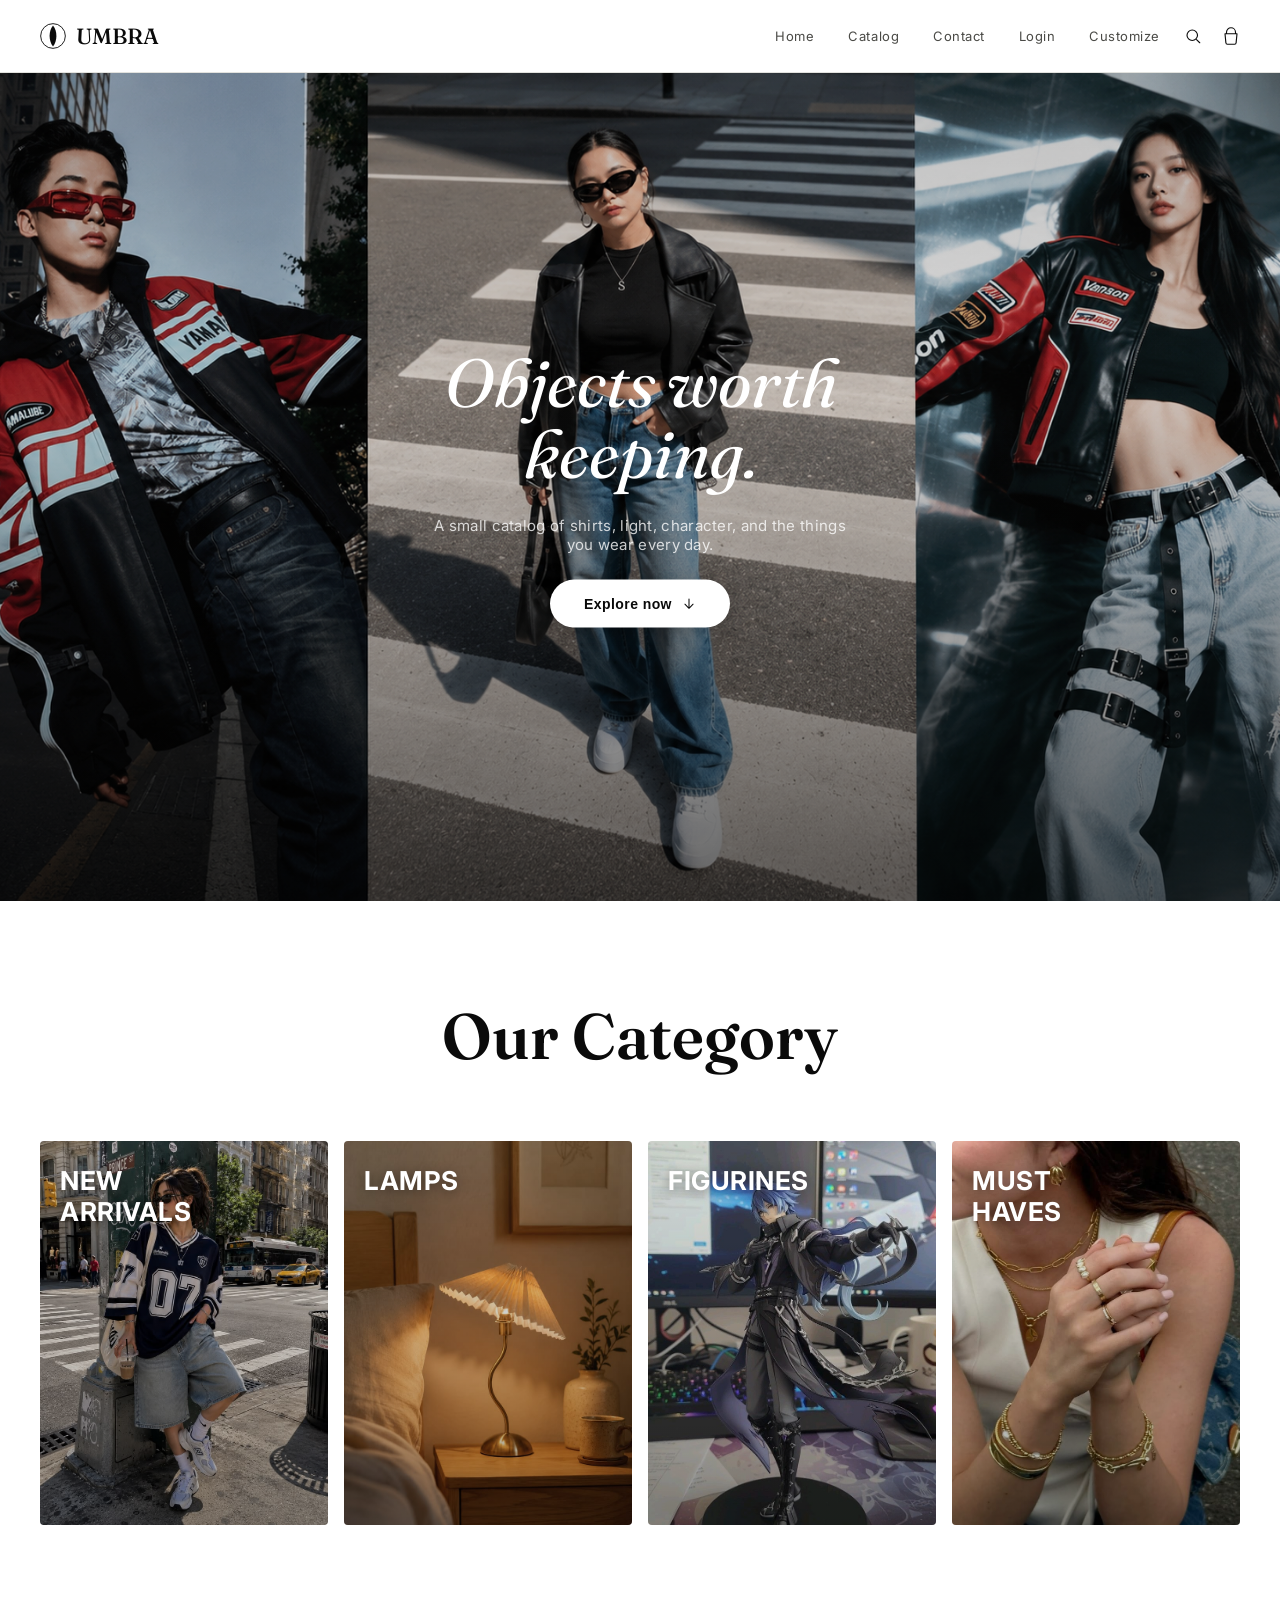
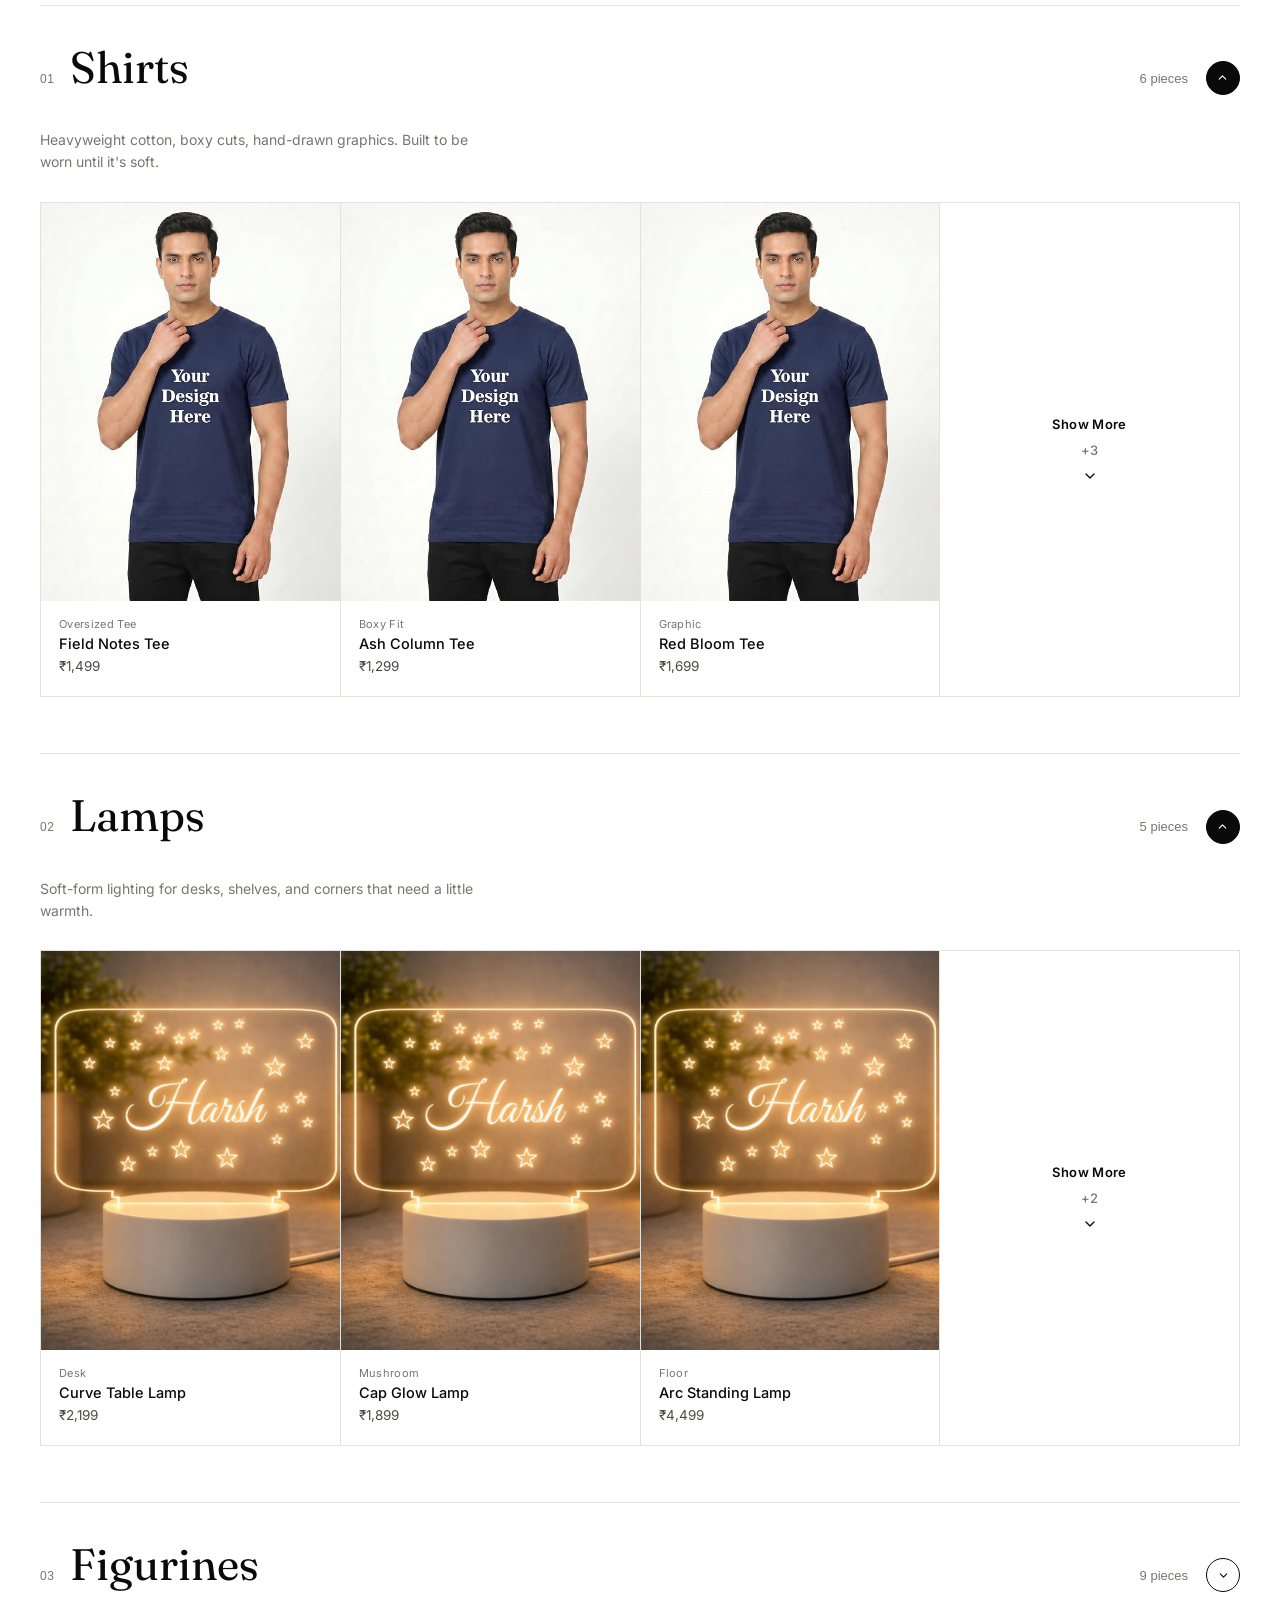
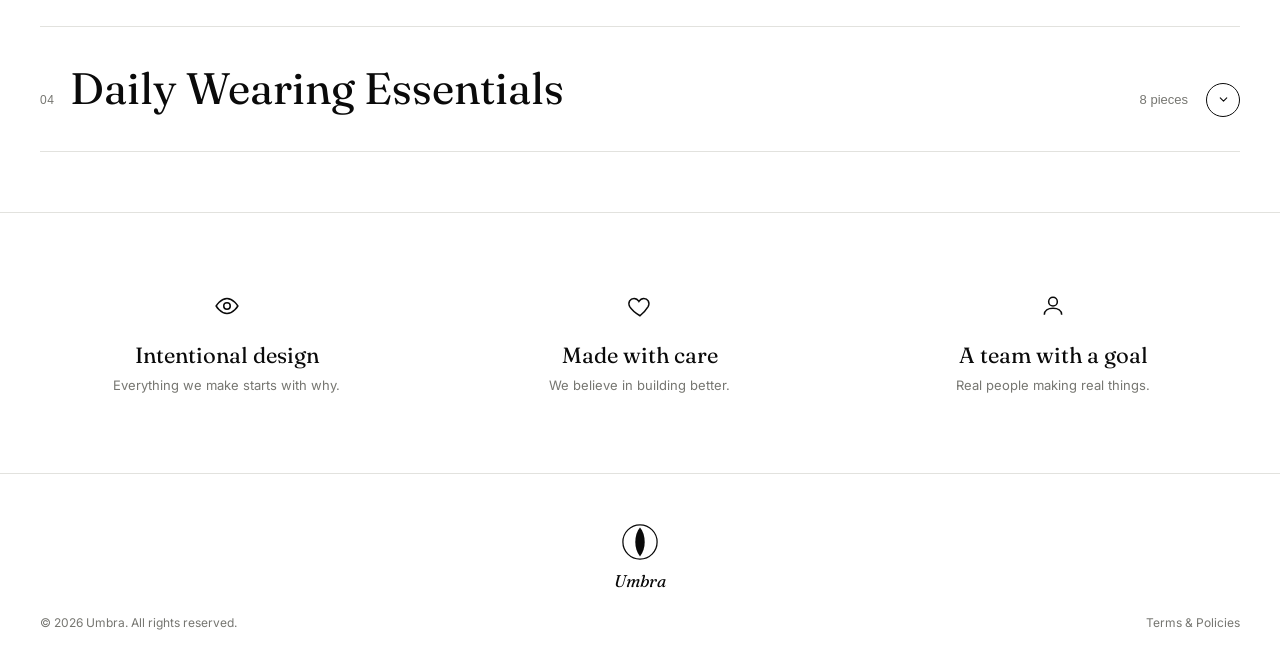
==== commit 85156b40: "Homepage code" ====
--- a/catalog.html
+++ b/catalog.html
@@ -35,11 +35,12 @@
 </nav>
 
 <div class="hero" id="top">
-  <video autoplay muted loop playsinline poster="https://placehold.co/1600x900/111111/eeeeee?text=UMBRA">
-    <source src="https://interactive-examples.mdn.mozilla.net/media/cc0-videos/flower.webm" type="video/webm">
-    <source src="https://interactive-examples.mdn.mozilla.net/media/cc0-videos/flower.mp4" type="video/mp4">
-    <!-- Replace the two <source> URLs above with your own hero footage -->
-  </video>
+   <div class="hero-slideshow" id="heroSlideshow">
+    <img src="../media/images/hero/slide1.png" class="hero-slide active" alt="">
+    <img src="../media/images/hero/slide2.png" class="hero-slide" alt="">
+    <img src="../media/images/hero/slide3.png" class="hero-slide" alt="">
+    <img src="../media/images/hero/slide4.png" class="hero-slide" alt="">
+  </div>
   <div class="hero-content">
     <div class="hero-eyebrow">Objects worth<br>keeping.</div>
     <p class="hero-sub">A small catalog of shirts, light, character, and the things you wear every day.</p>
@@ -51,9 +52,28 @@
 </div>
 
 <div class="intro">
-  <p>Four collections, no filler. <em>Everything here is made to outlast the season it was bought in.</em></p>
+      <p>Our Category</p>
 </div>
-
+<section class="collections">
+  <div class="collections-grid">
+    <a href="#" class="collection-card">
+      <img src="../media/images/collections/outfit.jpg" alt="New Arrivals">
+      <span class="collection-label">New<br>Arrivals</span>
+    </a>
+    <a href="#" class="collection-card">
+      <img src="../media/images/collections/lamp.jpg" alt="Lamps">
+      <span class="collection-label">Lamps</span>
+    </a>
+    <a href="#" class="collection-card">
+      <img src="../media/images/collections/figurines.jpg" alt="Figurines">
+      <span class="collection-label">Figurines</span>
+    </a>
+    <a href="#" class="collection-card">
+      <img src="../media/images/collections/jewerlly.jpg" alt="Must-Haves">
+      <span class="collection-label">Must<br>Haves</span>
+    </a>
+  </div>
+</section>
 <main class="catalog" id="catalog">
 
   <!-- SHIRTS -->
--- a/CSS/catalog.css
+++ b/CSS/catalog.css
@@ -136,11 +136,22 @@
   overflow: hidden;
   background: #111;
 }
-.hero video {
+.hero-slideshow {
+  position: absolute;
+  inset: 0;
+  width: 100%;
+  height: 100%;
+}
+.hero-slide {
+  position: absolute;
+  inset: 0;
   width: 100%;
   height: 100%;
   object-fit: cover;
-  filter: grayscale(1) contrast(1.05);
+  opacity: 0;
+  transition: opacity 1s ease;
+}
+.hero-slide.active {
   opacity: 0.9;
 }
 .hero::after {
@@ -220,19 +231,75 @@
 /* ---------- INTRO ---------- */
 .intro {
   padding: 90px 40px 40px;
-  max-width: 640px;
+  max-width: 100%;
+  text-align: center;
 }
 .intro p {
   font-family: "Fraunces", serif;
-  font-size: clamp(22px, 3vw, 30px);
+  font-size: clamp(36px, 6vw, 64px);
+  font-weight: 600;
   line-height: 1.4;
-  color: var(--grey-dark);
+  color: var(--ink);
 }
 .intro p em {
   font-style: italic;
   color: var(--ink);
 }
-
+/* ---------- SHOP BY COLLECTION ---------- */
+.collections {
+  padding: 20px 40px 60px;
+}
+.collections-grid {
+  display: grid;
+  grid-template-columns: repeat(4, 1fr);
+  gap: 16px;
+}
+@media (max-width: 980px) {
+  .collections-grid {
+    grid-template-columns: repeat(2, 1fr);
+  }
+}
+@media (max-width: 520px) {
+  .collections-grid {
+    grid-template-columns: 1fr;
+  }
+}
+.collection-card {
+  position: relative;
+  display: block;
+  aspect-ratio: 3/4;
+  overflow: hidden;
+  border-radius: 4px;
+}
+.collection-card img {
+  width: 100%;
+  height: 100%;
+  object-fit: cover;
+  transition: transform 0.6s ease;
+}
+.collection-card:hover img {
+  transform: scale(1.05);
+}
+.collection-card::after {
+  content: "";
+  position: absolute;
+  inset: 0;
+  background: linear-gradient(180deg, rgba(0,0,0,0.05) 0%, rgba(0,0,0,0.35) 100%);
+}
+.collection-label {
+  position: absolute;
+  top: 24px;
+  left: 20px;
+  z-index: 2;
+  color: #fff;
+  font-family: "Inter", sans-serif;
+  font-size: clamp(18px, 2.4vw, 26px);
+  font-weight: 700;
+  letter-spacing: 0.02em;
+  text-transform: uppercase;
+  line-height: 1.2;
+  text-shadow: 0 2px 12px rgba(0,0,0,0.4);
+}
 /* ---------- CATALOG ---------- */
 .catalog {
   padding: 20px 40px 60px;
